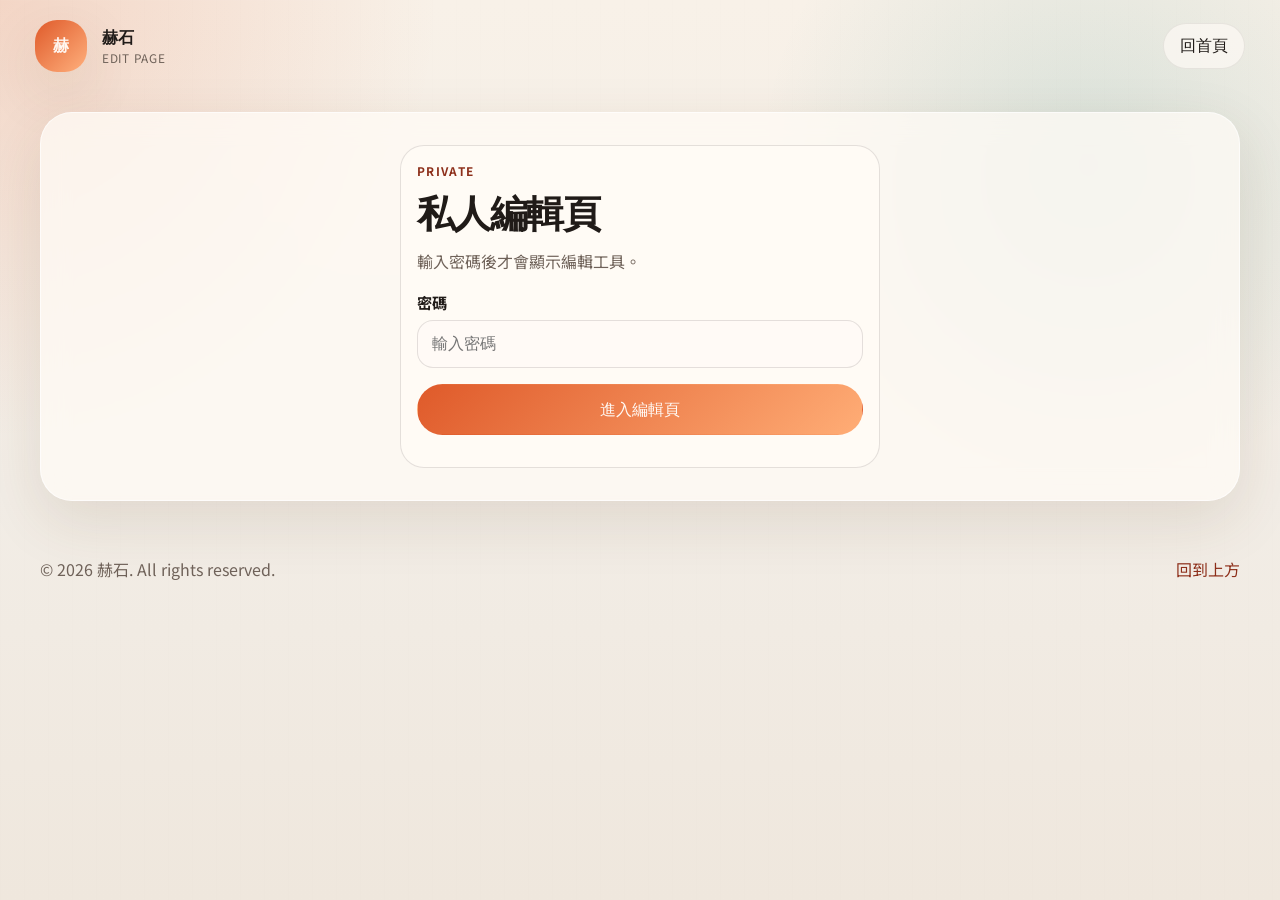
==== edit.html @ 0f58b169 "Add editor publishing workflow" ====
<!DOCTYPE html>
<html lang="zh-Hant">
  <head>
    <meta charset="UTF-8" />
    <meta name="viewport" content="width=device-width, initial-scale=1.0" />
    <title>赫石 | 編輯頁</title>
    <meta name="description" content="赫石網站的私人編輯頁，可輸入密碼後編輯公告內容。" />
    <link rel="preconnect" href="https://fonts.googleapis.com" />
    <link rel="preconnect" href="https://fonts.gstatic.com" crossorigin />
    <link
      href="https://fonts.googleapis.com/css2?family=Space+Grotesk:wght@400;500;700&family=Noto+Sans+TC:wght@400;500;700;900&display=swap"
      rel="stylesheet"
    />
    <link id="siteFavicon" rel="icon" type="image/svg+xml" href="./assets/fillers/rose-bubble.svg" />
    <link rel="stylesheet" href="./styles.css" />
  </head>
  <body>
    <div class="page-noise"></div>

    <header class="site-header">
      <a class="brand" href="./index.html">
        <span class="brand-mark">赫</span>
        <span class="brand-copy">
          <strong>赫石</strong>
          <small>edit page</small>
        </span>
      </a>

      <nav class="site-nav" aria-label="主選單">
        <a href="./index.html">回首頁</a>
      </nav>
    </header>

    <main id="top">
      <section class="section-block editor-shell" id="editorGate">
        <div class="editor-card editor-login-card">
          <p class="eyebrow">Private</p>
          <h1 class="editor-title">私人編輯頁</h1>
          <p class="editor-copy">輸入密碼後才會顯示編輯工具。</p>
          <label class="filler-field">
            <span>密碼</span>
            <input class="editor-password-input" id="editorPasswordInput" type="password" placeholder="輸入密碼" />
          </label>
          <button class="button button-primary" id="editorLoginButton" type="button">進入編輯頁</button>
          <p class="editor-status" id="editorLoginStatus"></p>
        </div>
      </section>

      <section class="section-block editor-shell is-hidden" id="editorPanel">
        <div class="section-heading">
          <div>
            <p class="eyebrow">Editor</p>
            <h2>公告編輯</h2>
          </div>
          <div class="editor-actions">
            <a class="button button-ghost" href="./index.html" target="_blank" rel="noreferrer">打開首頁</a>
            <button class="button button-ghost" id="editorAddBoardButton" type="button">新增公告</button>
            <button class="button button-ghost" id="editorResetButton" type="button">重設成預設</button>
            <button class="button button-ghost" id="editorLogoutButton" type="button">登出</button>
            <button class="button button-primary" id="editorSaveButton" type="button">儲存變更</button>
          </div>
        </div>

        <div class="editor-grid" id="editorBoardGrid"></div>
        <div class="editor-publish-card">
          <div class="section-heading editor-subheading">
            <div>
              <p class="eyebrow">Publish</p>
              <h2>發布到 GitHub</h2>
            </div>
          </div>
          <div class="editor-publish-grid">
            <label class="filler-field">
              <span>Worker 網址</span>
              <input id="editorWorkerUrlInput" type="text" placeholder="https://your-worker.workers.dev" />
            </label>
            <label class="filler-field">
              <span>發布密碼</span>
              <input id="editorPublishPasswordInput" type="password" placeholder="Cloudflare Worker 密碼" />
            </label>
          </div>
          <div class="editor-actions">
            <button class="button button-primary" id="editorPublishButton" type="button">發布到 GitHub</button>
          </div>
          <p class="editor-note">這個按鈕會把目前公告、商品和 SVG 模板送到 Cloudflare Worker，再由 Worker 安全寫回 GitHub repo。</p>
        </div>
        <div class="section-heading editor-subheading">
          <div>
            <p class="eyebrow">Gallery</p>
            <h2>圖片編輯</h2>
          </div>
          <div class="editor-actions">
            <button class="button button-ghost" id="editorAddGalleryButton" type="button">新增圖片欄位</button>
          </div>
        </div>
        <div class="editor-gallery-toolbar">
          <label class="filler-field">
            <span>搜尋圖片</span>
            <input id="editorGallerySearchInput" type="text" placeholder="輸入標題、分類或說明" />
          </label>
          <label class="filler-field">
            <span>分類篩選</span>
            <select id="editorGalleryCategoryFilter">
              <option value="全部">全部分類</option>
            </select>
          </label>
        </div>
        <div class="editor-grid" id="editorGalleryGrid"></div>
        <div class="section-heading editor-subheading">
          <div>
            <p class="eyebrow">Templates</p>
            <h2>SVG 模板編輯</h2>
          </div>
          <div class="editor-actions">
            <button class="button button-ghost" id="editorAddTemplateButton" type="button">新增 SVG</button>
          </div>
        </div>
        <div class="editor-grid" id="editorTemplateGrid"></div>
        <div class="section-heading editor-subheading">
          <div>
            <p class="eyebrow">Products</p>
            <h2>商品編輯</h2>
          </div>
          <div class="editor-actions">
            <button class="button button-ghost" id="editorAddProductButton" type="button">新增商品</button>
          </div>
        </div>
        <div class="editor-grid" id="editorProductGrid"></div>
        <p class="editor-note">這個編輯頁目前會把公告、圖庫、SVG 模板和商品內容存到你這台瀏覽器。儲存後重新整理首頁或填字器，就會看到新的內容。圖片網址如果貼 Google Drive 單檔連結，系統會自動轉成可顯示縮圖的網址。</p>
        <p class="editor-status" id="editorSaveStatus"></p>
      </section>
    </main>

    <footer class="site-footer">
      <p>© <span id="yearLabel"></span> 赫石. All rights reserved.</p>
      <a href="#top">回到上方</a>
    </footer>

    <script src="./data/gallery-data.js"></script>
    <script src="./data/site-content.js"></script>
    <script src="./data/filler-templates.js"></script>
    <script src="./edit.js"></script>
  </body>
</html>
---- styles.css ----
:root {
  --bg: #f4efe7;
  --bg-strong: #f8f4ee;
  --ink: #201b18;
  --muted: #6f6259;
  --line: rgba(32, 27, 24, 0.12);
  --card: rgba(255, 251, 246, 0.74);
  --card-strong: rgba(255, 251, 246, 0.92);
  --accent: #df5a2a;
  --accent-deep: #8d2f1a;
  --accent-soft: #ffd8c4;
  --teal: #0f7c78;
  --gold: #bd8a2a;
  --shadow: 0 20px 60px rgba(94, 55, 23, 0.12);
  --radius-xl: 32px;
  --radius-lg: 24px;
  --radius-md: 18px;
}

* {
  box-sizing: border-box;
}

html {
  scroll-behavior: smooth;
}

body {
  margin: 0;
  min-height: 100vh;
  color: var(--ink);
  font-family: "Noto Sans TC", sans-serif;
  background:
    radial-gradient(circle at top left, rgba(223, 90, 42, 0.18), transparent 28%),
    radial-gradient(circle at 85% 18%, rgba(15, 124, 120, 0.13), transparent 25%),
    linear-gradient(180deg, #f8f1e8 0%, #f2ede6 55%, #efe7dd 100%);
}

a {
  color: inherit;
  text-decoration: none;
}

button {
  font: inherit;
}

img {
  max-width: 100%;
  display: block;
}

.page-noise {
  position: fixed;
  inset: 0;
  pointer-events: none;
  opacity: 0.2;
  background-image:
    linear-gradient(rgba(255, 255, 255, 0.16) 1px, transparent 1px),
    linear-gradient(90deg, rgba(32, 27, 24, 0.02) 1px, transparent 1px);
  background-size: 100% 100%, 24px 24px;
}

.site-header,
main,
.site-footer {
  position: relative;
  z-index: 1;
}

.site-header {
  display: flex;
  align-items: center;
  justify-content: space-between;
  gap: 1rem;
  padding: 1.25rem clamp(1rem, 3vw, 2.2rem);
}

.brand {
  display: inline-flex;
  align-items: center;
  gap: 0.9rem;
}

.brand-mark {
  width: 3.25rem;
  height: 3.25rem;
  display: grid;
  place-items: center;
  border-radius: 22px;
  background: linear-gradient(135deg, var(--accent), #ffb07d);
  color: #fff7f1;
  font-family: "Space Grotesk", sans-serif;
  font-weight: 700;
  letter-spacing: 0.06em;
  box-shadow: var(--shadow);
}

.brand-copy {
  display: grid;
}

.brand-copy strong,
.site-nav a,
.button,
h1,
h2,
.social-name,
.stat-value,
.product-price {
  font-family: "Space Grotesk", sans-serif;
}

.brand-copy small {
  color: var(--muted);
  text-transform: uppercase;
  letter-spacing: 0.08em;
  font-size: 0.74rem;
}

.site-nav {
  display: flex;
  flex-wrap: wrap;
  gap: 0.55rem;
}

.site-nav a {
  padding: 0.7rem 1rem;
  border-radius: 999px;
  background: rgba(255, 251, 246, 0.65);
  border: 1px solid rgba(32, 27, 24, 0.08);
  transition: transform 160ms ease, background 160ms ease;
}

.nav-beta-link {
  display: inline-flex;
  align-items: center;
  gap: 0.35rem;
}

.beta-badge {
  display: inline-flex;
  align-items: center;
  justify-content: center;
  min-height: 1.15rem;
  padding: 0.08rem 0.4rem;
  border-radius: 999px;
  background: rgba(223, 90, 42, 0.12);
  color: var(--accent-deep);
  font-size: 0.66rem;
  font-weight: 800;
  letter-spacing: 0.04em;
  text-transform: uppercase;
}

.site-nav a:hover,
.button:hover,
.filter-chip:hover {
  transform: translateY(-1px);
}

main {
  width: min(1200px, calc(100% - 2rem));
  margin: 0 auto;
  padding-bottom: 3rem;
}

.hero,
.section-block {
  background: var(--card);
  border: 1px solid rgba(255, 255, 255, 0.6);
  box-shadow: var(--shadow);
  backdrop-filter: blur(14px);
}

.marquee-heading {
  display: flex;
  align-items: center;
  justify-content: space-between;
  gap: 1rem;
  margin-bottom: 0.9rem;
}

.marquee-copy {
  color: var(--muted);
}

.hero-marquee-intro {
  display: flex;
  align-items: end;
  justify-content: space-between;
  gap: 1rem;
}

.hero-marquee-copy {
  color: var(--muted);
  line-height: 1.6;
}

.marquee-shell {
  position: relative;
  overflow: hidden;
  border-radius: 26px;
  padding: 0.45rem 0;
  background:
    linear-gradient(90deg, rgba(255, 248, 242, 0.96), rgba(255, 248, 242, 0.14) 10%, rgba(255, 248, 242, 0.14) 90%, rgba(255, 248, 242, 0.96)),
    linear-gradient(135deg, rgba(223, 90, 42, 0.09), rgba(15, 124, 120, 0.08));
  border: 1px solid rgba(32, 27, 24, 0.08);
}

.marquee-shell::before,
.marquee-shell::after {
  content: "";
  position: absolute;
  top: 0;
  bottom: 0;
  width: 4.5rem;
  z-index: 2;
  pointer-events: none;
}

.marquee-shell::before {
  left: 0;
  background: linear-gradient(90deg, rgba(248, 241, 232, 1), rgba(248, 241, 232, 0));
}

.marquee-shell::after {
  right: 0;
  background: linear-gradient(270deg, rgba(248, 241, 232, 1), rgba(248, 241, 232, 0));
}

.marquee-track {
  display: flex;
  width: max-content;
  gap: 0.9rem;
  animation: marquee-scroll 34s linear infinite;
  will-change: transform;
}

.marquee-item {
  width: 190px;
  flex: 0 0 190px;
  padding: 0.55rem;
  border-radius: 24px;
  background: rgba(255, 251, 246, 0.94);
  border: 1px solid rgba(255, 255, 255, 0.38);
  box-shadow: 0 12px 28px rgba(11, 25, 31, 0.16);
  transform: rotate(calc(var(--tilt, 0) * 1deg));
}

.marquee-item:nth-child(3n) {
  margin-top: 1rem;
}

.marquee-item:nth-child(4n) {
  margin-top: 0.35rem;
}

.marquee-image {
  width: 100%;
  aspect-ratio: 1 / 1;
  object-fit: cover;
  border-radius: 18px;
  background: linear-gradient(135deg, #f3e3d7, #fbf6f0);
}

.marquee-caption {
  display: flex;
  justify-content: flex-end;
  margin-top: 0.65rem;
  font-size: 0.86rem;
}

.marquee-caption span {
  color: var(--accent-deep);
  white-space: nowrap;
  font-weight: 700;
}

.hero {
  display: grid;
  grid-template-columns: minmax(0, 1.2fr) minmax(300px, 0.8fr);
  gap: 1.2rem;
  padding: clamp(1.4rem, 4vw, 2.4rem);
  border-radius: var(--radius-xl);
  overflow: hidden;
}

.filler-hero {
  align-items: stretch;
}

.filler-page-panel {
  min-height: 100%;
}

.hero-copy {
  display: grid;
  align-content: center;
  gap: 1rem;
}

.hero-marquee-band {
  grid-column: 1 / -1;
  display: grid;
  gap: 0.8rem;
  padding-top: 0.15rem;
}

.eyebrow {
  margin: 0;
  color: var(--accent-deep);
  text-transform: uppercase;
  letter-spacing: 0.11em;
  font-size: 0.74rem;
  font-weight: 700;
}

h1,
h2,
p {
  margin: 0;
}

h3 {
  margin: 0;
  font-family: "Space Grotesk", sans-serif;
  font-size: 1.2rem;
  line-height: 1.15;
}

h1 {
  font-size: clamp(2.2rem, 4vw, 4.8rem);
  line-height: 0.98;
  letter-spacing: -0.04em;
}

h2 {
  font-size: clamp(1.6rem, 2vw, 2.3rem);
  line-height: 1;
  letter-spacing: -0.03em;
}

.hero-text,
.section-intro,
.headline-card p,
.social-copy,
.gallery-copy,
.board-copy,
.product-copy {
  color: var(--muted);
  line-height: 1.7;
}

.hero-actions {
  display: flex;
  flex-wrap: wrap;
  gap: 0.75rem;
}

.button {
  display: inline-flex;
  align-items: center;
  justify-content: center;
  min-height: 3rem;
  padding: 0.85rem 1.2rem;
  border-radius: 999px;
  border: 1px solid transparent;
  transition: transform 160ms ease, background 160ms ease, border 160ms ease;
}

.button-primary {
  background: linear-gradient(135deg, var(--accent), #ffad76);
  color: #fff9f4;
}

.button-ghost {
  background: rgba(255, 251, 246, 0.6);
  border-color: rgba(32, 27, 24, 0.12);
}

.hero-panel {
  position: relative;
  display: grid;
  gap: 1rem;
  align-content: start;
  padding: 1.2rem;
  border-radius: 28px;
  color: #fff8f1;
  background:
    radial-gradient(circle at top right, rgba(255, 255, 255, 0.22), transparent 30%),
    linear-gradient(160deg, #1f4f67 0%, #0d6f6b 45%, #43211c 100%);
}

.hero-panel::after {
  content: "";
  position: absolute;
  right: -2rem;
  bottom: -2rem;
  width: 10rem;
  height: 10rem;
  border-radius: 32px;
  background: rgba(255, 255, 255, 0.08);
  transform: rotate(18deg);
}

.panel-label {
  position: relative;
  z-index: 1;
  font-family: "Space Grotesk", sans-serif;
  letter-spacing: 0.12em;
  text-transform: uppercase;
  font-size: 0.8rem;
  color: rgba(255, 248, 241, 0.75);
}

.hero-panel-head {
  position: relative;
  z-index: 1;
  display: flex;
  align-items: start;
  justify-content: space-between;
  gap: 1rem;
}

.hero-panel-copy {
  margin-top: 0.35rem;
  color: rgba(255, 248, 241, 0.9);
  line-height: 1.6;
}

.headline-badge {
  display: inline-flex;
  align-items: center;
  justify-content: center;
  min-height: 2rem;
  padding: 0.35rem 0.8rem;
  border-radius: 999px;
  background: rgba(255, 255, 255, 0.14);
  border: 1px solid rgba(255, 255, 255, 0.18);
  color: #fff8f1;
  font-size: 0.82rem;
  font-weight: 700;
  white-space: nowrap;
}

.headline-card,
.stat-card,
.social-card,
.gallery-card,
.board-card,
.product-card {
  position: relative;
  overflow: hidden;
  border-radius: var(--radius-lg);
}

.headline-card {
  position: relative;
  z-index: 1;
  display: grid;
  gap: 0.75rem;
  padding: 1.1rem;
  background:
    linear-gradient(180deg, rgba(255, 255, 255, 0.16), rgba(255, 255, 255, 0.08)),
    radial-gradient(circle at top right, rgba(255, 255, 255, 0.12), transparent 36%);
  border: 1px solid rgba(255, 255, 255, 0.16);
}

.headline-card strong {
  font-size: 1.28rem;
  line-height: 1.1;
}

.hero-panel .headline-card p {
  color: rgba(255, 248, 241, 0.9);
}

.headline-meta {
  display: flex;
  align-items: center;
  justify-content: space-between;
  gap: 0.8rem;
  color: rgba(255, 248, 241, 0.92);
  font-size: 0.83rem;
  letter-spacing: 0.04em;
}

.hero-stats {
  position: relative;
  z-index: 1;
  display: grid;
  grid-template-columns: repeat(3, minmax(0, 1fr));
  gap: 0.8rem;
}

.stat-card {
  padding: 0.95rem;
  background: rgba(255, 255, 255, 0.08);
  border: 1px solid rgba(255, 255, 255, 0.14);
}

.stat-value {
  display: block;
  font-size: 1.45rem;
}

.stat-label {
  display: block;
  margin-top: 0.3rem;
  color: rgba(255, 248, 241, 0.72);
  font-size: 0.88rem;
}

.section-block {
  margin-top: 1.25rem;
  padding: clamp(1.1rem, 3vw, 1.8rem);
  border-radius: var(--radius-xl);
}

.section-heading {
  display: flex;
  align-items: end;
  justify-content: space-between;
  gap: 1rem;
  margin-bottom: 1rem;
  flex-wrap: wrap;
}

.section-heading > div {
  flex: 1 1 18rem;
  min-width: 0;
}

.section-intro {
  flex: 0 1 24rem;
  max-width: 24rem;
  text-wrap: pretty;
}

.gallery-tools {
  display: flex;
  justify-content: flex-end;
}

.filler-layout {
  display: grid;
  grid-template-columns: minmax(220px, 320px) minmax(0, 1fr);
  gap: 1rem;
  align-items: start;
}

.filler-panel,
.filler-preview-card {
  padding: 1rem;
  border-radius: var(--radius-lg);
  background: var(--card-strong);
  border: 1px solid var(--line);
}

.filler-panel {
  display: grid;
  align-content: start;
  gap: 1rem;
  position: sticky;
  top: 1rem;
}

.filler-template-list {
  display: flex;
  flex-wrap: wrap;
  gap: 0.6rem;
}

.filler-version {
  display: inline-flex;
  align-items: center;
  min-height: 1.9rem;
  margin-top: 0.55rem;
  padding: 0.22rem 0.7rem;
  border-radius: 999px;
  background: rgba(223, 90, 42, 0.1);
  border: 1px solid rgba(223, 90, 42, 0.14);
  color: var(--accent-deep);
  font-family: "Space Grotesk", sans-serif;
  font-size: 0.82rem;
  font-weight: 700;
  letter-spacing: 0.04em;
}

.filler-template-chip {
  width: 92px;
  padding: 0.5rem;
  border-radius: 22px;
  border: 1px solid rgba(32, 27, 24, 0.1);
  background: rgba(255, 251, 246, 0.78);
  cursor: pointer;
  transition: transform 160ms ease, background 160ms ease, color 160ms ease;
  display: grid;
  gap: 0.4rem;
  justify-items: center;
  text-align: center;
  color: var(--ink);
}

.filler-template-thumb {
  width: 100%;
  aspect-ratio: 1 / 1;
  object-fit: contain;
  border-radius: 16px;
  background: linear-gradient(180deg, #f7efe8 0%, #f1e7de 100%);
  border: 1px solid rgba(32, 27, 24, 0.08);
}

.filler-template-chip span {
  font-size: 0.78rem;
  font-weight: 700;
  line-height: 1.2;
}

.filler-template-chip.is-active {
  background: var(--accent);
  border-color: var(--accent);
  color: #fff8f2;
}

.filler-field {
  display: grid;
  gap: 0.45rem;
}

.filler-field span {
  display: flex;
  align-items: center;
  justify-content: space-between;
  gap: 0.8rem;
  font-size: 0.95rem;
  font-weight: 700;
}

.filler-field textarea {
  width: 100%;
}

.filler-field textarea {
  min-height: 7rem;
  resize: vertical;
  padding: 0.9rem 1rem;
  border-radius: 18px;
  border: 1px solid rgba(32, 27, 24, 0.12);
  background: rgba(255, 251, 246, 0.88);
  color: var(--ink);
  line-height: 1.6;
  font-size: 1rem;
}

.filler-field input[type="range"],
.filler-field input[type="number"] {
  width: 100%;
}

.filler-field input[type="number"] {
  min-height: 3rem;
  padding: 0.7rem 0.9rem;
  border-radius: 16px;
  border: 1px solid rgba(32, 27, 24, 0.12);
  background: rgba(255, 251, 246, 0.88);
  color: var(--ink);
  font-size: 1rem;
}

.filler-group {
  display: grid;
  gap: 0.8rem;
  padding: 0.9rem;
  border-radius: 22px;
  border: 1px solid rgba(32, 27, 24, 0.08);
  background: rgba(255, 251, 246, 0.5);
}

.filler-group-head {
  display: flex;
  align-items: center;
  justify-content: space-between;
}

.filler-group-head strong {
  font-size: 0.92rem;
  letter-spacing: 0.04em;
  color: var(--accent-deep);
}

.filler-control-grid {
  display: grid;
  gap: 0.85rem;
}

.filler-toggle-row {
  display: grid;
  grid-template-columns: repeat(2, minmax(0, 1fr));
  gap: 0.75rem;
}

.filler-toggle {
  display: flex;
  align-items: center;
  gap: 0.6rem;
  min-height: 3rem;
  padding: 0.75rem 0.9rem;
  border-radius: 18px;
  border: 1px solid rgba(32, 27, 24, 0.12);
  background: rgba(255, 251, 246, 0.88);
  font-weight: 700;
}

.filler-toggle input {
  width: 1.1rem;
  height: 1.1rem;
}

.filler-size-field {
  max-width: 220px;
}

.filler-number-wrap {
  display: grid;
  grid-template-columns: minmax(0, 1fr) auto;
  align-items: center;
  gap: 0.65rem;
}

.filler-number-wrap small {
  color: var(--muted);
  font-size: 0.92rem;
  font-weight: 700;
}

.filler-button-row {
  display: grid;
  grid-template-columns: repeat(2, minmax(0, 1fr));
  gap: 0.75rem;
  padding-top: 0.1rem;
}

.filler-preview-card {
  display: grid;
  gap: 0.9rem;
}

.filler-preview-topline {
  display: flex;
  align-items: center;
  justify-content: flex-start;
}

.filler-stage {
  position: relative;
  aspect-ratio: 1 / 1;
  overflow: hidden;
  border-radius: 26px;
  background:
    radial-gradient(circle at top left, rgba(223, 90, 42, 0.12), transparent 30%),
    linear-gradient(180deg, #f7efe8 0%, #f1e7de 100%);
  border: 1px solid rgba(32, 27, 24, 0.08);
  touch-action: pan-y;
}

.filler-stage.is-dragging {
  touch-action: none;
}

.filler-stage img {
  position: absolute;
  left: 50%;
  top: 50%;
  width: 100%;
  max-width: none;
  height: auto;
  transform: translate(-50%, -50%);
  object-fit: contain;
  cursor: grab;
  user-select: none;
  touch-action: none;
}

.filler-stage #fillerPreviewArtOutline {
  z-index: 0;
  pointer-events: none;
  opacity: 0;
  transform: translate(-50%, -50%);
  filter:
    brightness(0) saturate(0%) invert(98%) sepia(14%) saturate(360%) hue-rotate(320deg) brightness(104%) contrast(103%)
    drop-shadow(var(--image-outline-size, 3px) 0 0 rgba(255, 248, 241, 0.98))
    drop-shadow(calc(var(--image-outline-size, 3px) * -1) 0 0 rgba(255, 248, 241, 0.98))
    drop-shadow(0 var(--image-outline-size, 3px) 0 rgba(255, 248, 241, 0.98))
    drop-shadow(0 calc(var(--image-outline-size, 3px) * -1) 0 rgba(255, 248, 241, 0.98))
    drop-shadow(calc(var(--image-outline-size, 3px) * 0.7) calc(var(--image-outline-size, 3px) * 0.7) 0 rgba(255, 248, 241, 0.98))
    drop-shadow(calc(var(--image-outline-size, 3px) * -0.7) calc(var(--image-outline-size, 3px) * 0.7) 0 rgba(255, 248, 241, 0.98))
    drop-shadow(calc(var(--image-outline-size, 3px) * 0.7) calc(var(--image-outline-size, 3px) * -0.7) 0 rgba(255, 248, 241, 0.98))
    drop-shadow(calc(var(--image-outline-size, 3px) * -0.7) calc(var(--image-outline-size, 3px) * -0.7) 0 rgba(255, 248, 241, 0.98));
}

.filler-stage #fillerPreviewArtOutline.is-visible {
  opacity: 1;
}

.filler-stage #fillerPreviewArt {
  z-index: 1;
}

.filler-stage img.is-dragging {
  cursor: grabbing;
}

.filler-preview-text {
  position: absolute;
  z-index: 2;
  transform: translate(-50%, -50%);
  color: #7c2d1c;
  text-align: center;
  font-weight: 900;
  letter-spacing: 0.02em;
  white-space: pre-wrap;
  overflow-wrap: anywhere;
  word-break: break-word;
  text-shadow: 0 10px 18px rgba(124, 45, 28, 0.14);
  cursor: grab;
  user-select: none;
  touch-action: none;
}

.filler-preview-text.has-outline {
  -webkit-text-stroke: var(--outline-size) rgba(255, 248, 241, 0.95);
  paint-order: stroke fill;
  text-shadow: 0 10px 18px rgba(124, 45, 28, 0.14);
}

.filler-preview-text.is-dragging {
  cursor: grabbing;
}

.filler-empty {
  color: var(--muted);
  line-height: 1.7;
}

.editor-shell {
  display: grid;
  gap: 1rem;
  padding: clamp(1.2rem, 3vw, 2rem);
}

.editor-shell.is-hidden {
  display: none;
}

.editor-card,
.editor-board-card {
  padding: 1rem;
  border-radius: var(--radius-lg);
  background: var(--card-strong);
  border: 1px solid var(--line);
}

.editor-login-card {
  width: min(100%, 30rem);
  justify-self: center;
  display: grid;
  gap: 1rem;
}

.editor-title {
  font-size: clamp(1.8rem, 3vw, 3rem);
  line-height: 1;
}

.editor-copy,
.editor-note,
.editor-status {
  color: var(--muted);
  line-height: 1.6;
}

.editor-password-input {
  width: 100%;
  min-height: 3rem;
  padding: 0.7rem 0.9rem;
  border-radius: 16px;
  border: 1px solid rgba(32, 27, 24, 0.12);
  background: rgba(255, 251, 246, 0.88);
  color: var(--ink);
  font-size: 1rem;
}

.editor-grid {
  display: grid;
  grid-template-columns: repeat(3, minmax(0, 1fr));
  gap: 1rem;
}

.editor-board-card {
  display: grid;
  gap: 0.9rem;
}

.editor-board-head {
  display: flex;
  align-items: center;
  justify-content: space-between;
}

.editor-actions {
  display: flex;
  flex-wrap: wrap;
  gap: 0.75rem;
}

.editor-gallery-toolbar {
  display: grid;
  grid-template-columns: minmax(0, 2fr) minmax(12rem, 1fr);
  gap: 1rem;
  margin: 1rem 0 1.25rem;
}

.editor-publish-card {
  margin-top: 1.2rem;
  padding: 1.2rem;
  border-radius: 28px;
  border: 1px solid rgba(32, 27, 24, 0.08);
  background: rgba(255, 251, 246, 0.74);
}

.editor-publish-grid {
  display: grid;
  grid-template-columns: repeat(2, minmax(0, 1fr));
  gap: 1rem;
}

.editor-inline-actions {
  display: flex;
  align-items: center;
  gap: 0.65rem;
}

.editor-subheading {
  margin-top: 1.2rem;
}

.editor-source-badge {
  display: inline-flex;
  align-items: center;
  min-height: 2rem;
  padding: 0.2rem 0.7rem;
  border-radius: 999px;
  background: rgba(223, 90, 42, 0.12);
  color: var(--accent-deep);
  font-size: 0.82rem;
  font-weight: 700;
  letter-spacing: 0.04em;
}

.editor-remove-button {
  min-height: 2.4rem;
}

.editor-gallery-preview-wrap {
  aspect-ratio: 1 / 1;
  overflow: hidden;
  border-radius: 24px;
  background:
    radial-gradient(circle at 20% 20%, rgba(223, 90, 42, 0.18), transparent 42%),
    linear-gradient(180deg, rgba(255, 250, 244, 0.95), rgba(247, 239, 231, 0.95));
  border: 1px solid rgba(32, 27, 24, 0.08);
}

.editor-gallery-preview {
  width: 100%;
  height: 100%;
  object-fit: contain;
  display: block;
}

.editor-empty-state {
  grid-column: 1 / -1;
  padding: 1.1rem 1.2rem;
  border-radius: 22px;
  border: 1px dashed rgba(32, 27, 24, 0.16);
  color: var(--muted);
  background: rgba(255, 251, 246, 0.65);
}

@media (max-width: 1024px) {
  .editor-grid {
    grid-template-columns: repeat(2, minmax(0, 1fr));
  }

  .editor-gallery-toolbar {
    grid-template-columns: 1fr;
  }

  .editor-publish-grid {
    grid-template-columns: 1fr;
  }
}

@media (max-width: 720px) {
  .editor-grid {
    grid-template-columns: minmax(0, 1fr);
  }

  .editor-actions {
    display: grid;
    grid-template-columns: repeat(2, minmax(0, 1fr));
  }

  .editor-board-head {
    align-items: start;
    gap: 0.75rem;
  }

  .editor-inline-actions {
    flex-wrap: wrap;
    justify-content: end;
  }
}

.gallery-filters {
  display: flex;
  flex-wrap: wrap;
  gap: 0.55rem;
}

.filter-chip {
  padding: 0.65rem 0.95rem;
  border-radius: 999px;
  border: 1px solid rgba(32, 27, 24, 0.1);
  background: rgba(255, 251, 246, 0.7);
  cursor: pointer;
  transition: transform 160ms ease, background 160ms ease, color 160ms ease;
}

.filter-chip.is-active {
  background: var(--accent);
  border-color: var(--accent);
  color: #fff8f2;
}

.social-grid,
.gallery-grid,
.shop-grid {
  display: grid;
  gap: 1rem;
}

.social-grid {
  grid-template-columns: repeat(4, minmax(0, 1fr));
}

.social-card {
  display: grid;
  gap: 0.8rem;
  padding: 1rem;
  background: var(--card-strong);
  border: 1px solid var(--line);
}

.social-card::after,
.gallery-card::after,
.product-card::after {
  content: "";
  position: absolute;
  inset: auto -2rem -2rem auto;
  width: 7rem;
  height: 7rem;
  border-radius: 28px;
  transform: rotate(18deg);
  opacity: 0.16;
  background: currentColor;
}

.social-meta {
  display: flex;
  align-items: center;
  justify-content: space-between;
  gap: 0.8rem;
}

.social-icon {
  width: 2.9rem;
  height: 2.9rem;
  display: grid;
  place-items: center;
  border-radius: 18px;
  background: rgba(32, 27, 24, 0.08);
  font-size: 1.25rem;
}

.social-name {
  font-size: 1.2rem;
}

.social-tag {
  font-size: 0.85rem;
  color: var(--accent-deep);
}

.gallery-grid {
  grid-template-columns: repeat(3, minmax(0, 1fr));
}

.gallery-card {
  background: var(--card-strong);
  border: 1px solid var(--line);
}

.gallery-card-link {
  color: inherit;
  transition: transform 160ms ease, box-shadow 160ms ease, border-color 160ms ease;
}

.gallery-card-link:hover {
  transform: translateY(-2px);
  box-shadow: 0 20px 44px rgba(94, 55, 23, 0.14);
  border-color: rgba(223, 90, 42, 0.28);
}

.gallery-thumb {
  aspect-ratio: 4 / 3;
  padding: 0.8rem;
}

.gallery-art {
  width: 100%;
  height: 100%;
  border-radius: 22px;
  box-shadow: inset 0 0 0 1px rgba(255, 255, 255, 0.35);
}

.gallery-image {
  object-fit: cover;
  background: linear-gradient(135deg, #f2ddd2, #f7efe6);
}

.gallery-body,
.product-body {
  display: grid;
  gap: 0.55rem;
  padding: 1rem;
}

.gallery-meta,
.board-meta,
.product-meta {
  display: flex;
  align-items: center;
  justify-content: space-between;
  gap: 0.8rem;
  font-size: 0.9rem;
}

.board-meta {
  padding-right: 1.8rem;
}

.gallery-type,
.board-type,
.product-status {
  color: var(--accent-deep);
  font-weight: 700;
}

.gallery-body {
  padding-top: 0.2rem;
}

.gallery-meta {
  justify-content: flex-start;
}

.gallery-type {
  display: inline-flex;
  align-items: center;
  min-height: 2rem;
  padding: 0.32rem 0.78rem;
  border-radius: 999px;
  background: rgba(223, 90, 42, 0.1);
  border: 1px solid rgba(223, 90, 42, 0.14);
  font-size: 0.82rem;
  letter-spacing: 0.04em;
}

.split-layout {
  display: grid;
  grid-template-columns: minmax(0, 1.05fr) minmax(0, 0.95fr);
  gap: 1.25rem;
}

.board-list {
  display: grid;
  gap: 0.9rem;
}

.board-card {
  padding: 1rem 1.1rem 1rem;
  background:
    linear-gradient(180deg, rgba(255, 248, 240, 0.98), rgba(254, 246, 236, 0.88)),
    repeating-linear-gradient(
      180deg,
      rgba(32, 27, 24, 0.05) 0,
      rgba(32, 27, 24, 0.05) 1px,
      transparent 1px,
      transparent 2rem
    );
  border: 1px solid rgba(128, 88, 50, 0.18);
  box-shadow: 0 12px 32px rgba(94, 55, 23, 0.08);
}

.board-pin {
  position: absolute;
  top: 1rem;
  right: 0.95rem;
  width: 0.95rem;
  height: 0.95rem;
  border-radius: 999px;
  background: linear-gradient(135deg, #d35132, #f7a06f);
  box-shadow: 0 3px 8px rgba(141, 47, 26, 0.26);
}

.board-title {
  padding-right: 1.8rem;
  line-height: 1.15;
}

.shop-grid {
  grid-template-columns: repeat(2, minmax(0, 1fr));
}

.product-card {
  background: var(--card-strong);
  border: 1px solid var(--line);
}

.product-card-link {
  color: inherit;
  transition: transform 160ms ease, box-shadow 160ms ease, border-color 160ms ease;
}

.product-card-link:hover {
  transform: translateY(-2px);
  box-shadow: 0 20px 44px rgba(94, 55, 23, 0.14);
  border-color: rgba(223, 90, 42, 0.28);
}

.product-visual {
  aspect-ratio: 1 / 1;
  border-bottom: 1px solid var(--line);
}

.product-art {
  width: 100%;
  height: 100%;
}

.product-image {
  object-fit: cover;
  display: block;
}

.product-price {
  font-size: 1.3rem;
}

.site-footer {
  width: min(1200px, calc(100% - 2rem));
  margin: 0 auto;
  padding: 0.5rem 0 2rem;
  display: flex;
  align-items: center;
  justify-content: space-between;
  gap: 1rem;
  color: var(--muted);
}

.site-footer a {
  color: var(--accent-deep);
}

@keyframes marquee-scroll {
  from {
    transform: translateX(0);
  }

  to {
    transform: translateX(calc(-50% - 0.45rem));
  }
}

@media (max-width: 1024px) {
  .hero,
  .split-layout,
  .filler-layout,
  .social-grid,
  .gallery-grid {
    grid-template-columns: 1fr;
  }

  .filler-panel {
    position: static;
  }

  .filler-preview-card {
    order: -1;
    width: min(100%, 720px);
    margin-inline: auto;
  }

  .filler-stage {
    width: min(100%, 680px);
    margin-inline: auto;
  }

  .filler-control-grid {
    grid-template-columns: repeat(2, minmax(0, 1fr));
  }

  .filler-panel {
    gap: 0.9rem;
  }

  .shop-grid {
    grid-template-columns: repeat(2, minmax(0, 1fr));
  }

  .section-heading,
  .hero-marquee-intro,
  .hero-panel-head {
    align-items: start;
    flex-direction: column;
  }
}

@media (max-width: 720px) {
  .site-header,
  .site-footer {
    width: calc(100% - 1.25rem);
    margin: 0 auto;
    padding-left: 0;
    padding-right: 0;
  }

  main {
    width: calc(100% - 1.25rem);
  }

  .site-header,
  .site-footer,
  .hero-stats {
    grid-template-columns: 1fr;
  }

  .site-header,
  .site-footer {
    display: grid;
  }

  .site-nav {
    overflow-x: auto;
    padding-bottom: 0.2rem;
  }

  .hero-stats,
  .shop-grid,
  .social-grid,
  .gallery-grid {
    grid-template-columns: 1fr;
  }

  .filler-layout {
    gap: 0.85rem;
  }

  .filler-preview-card {
    padding: 0.8rem;
    gap: 0.75rem;
  }

  .filler-panel {
    padding: 0.8rem;
    gap: 0.8rem;
  }

  .filler-group {
    padding: 0.8rem;
    gap: 0.7rem;
  }

  .filler-template-list {
    flex-wrap: nowrap;
    overflow-x: auto;
    padding-bottom: 0.25rem;
    margin: 0 -0.1rem;
    padding-inline: 0.1rem;
    scroll-snap-type: x proximity;
  }

  .filler-template-chip {
    flex: 0 0 84px;
    width: 84px;
    scroll-snap-align: start;
  }

  .filler-field textarea {
    min-height: 5.6rem;
    padding: 0.85rem 0.95rem;
  }

  .filler-stage {
    border-radius: 22px;
  }

  .filler-toggle-row,
  .filler-control-grid,
  .filler-button-row {
    grid-template-columns: 1fr;
  }

  .filler-size-field {
    max-width: none;
  }

  .filler-preview-topline {
    min-height: 1.4rem;
  }

  #fillerTemplateName {
    font-size: 0.96rem;
    line-height: 1.2;
  }

  .marquee-item {
    width: 150px;
    flex-basis: 150px;
  }

  .hero {
    padding: 1.1rem;
    border-radius: 24px;
  }

  h1 {
    font-size: 2.3rem;
  }

  .section-block {
    border-radius: 24px;
  }
}
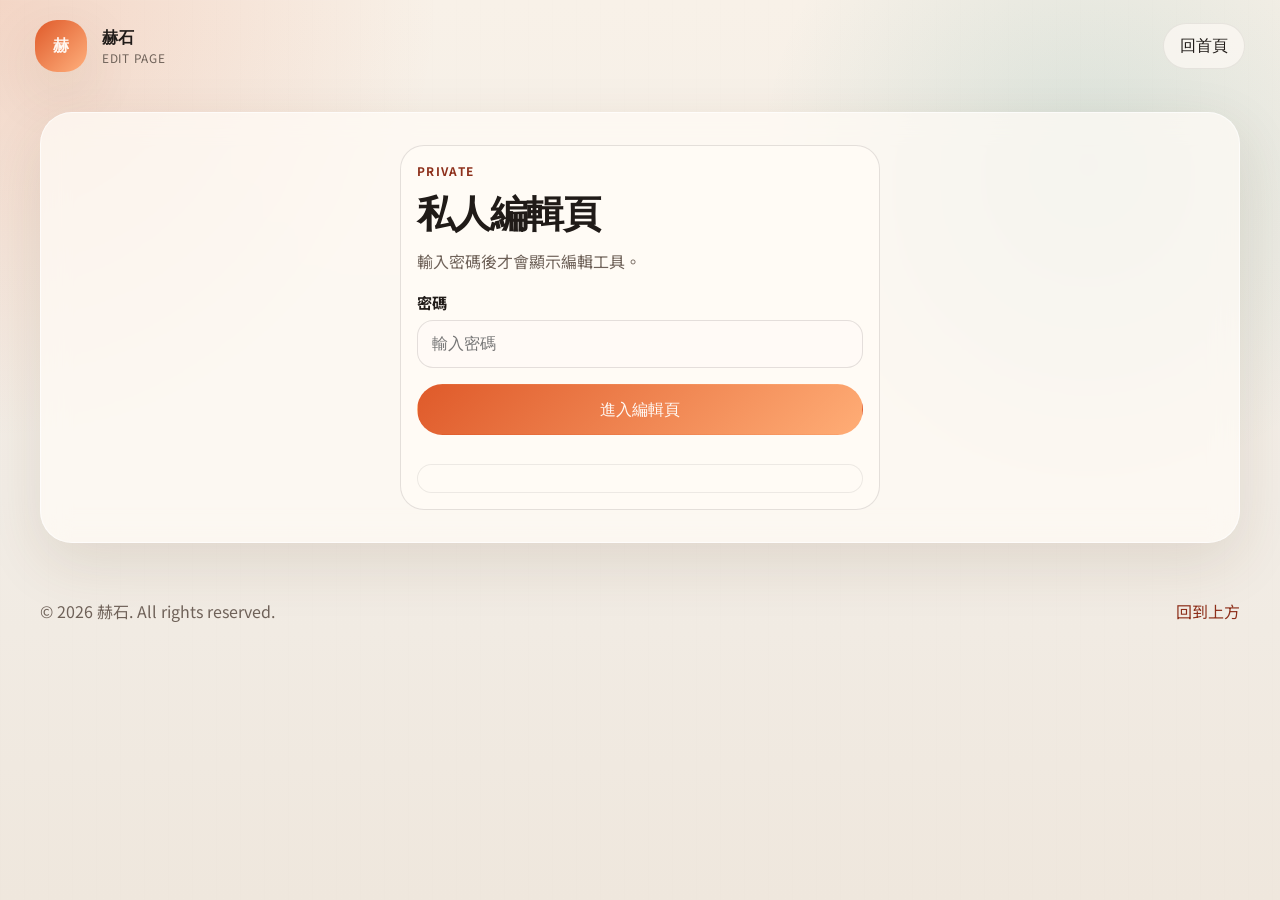
==== commit 89c17ce6: "Improve editor save feedback" ====
--- a/edit.html
+++ b/edit.html
@@ -82,7 +82,7 @@
           <div class="editor-actions">
             <button class="button button-primary" id="editorPublishButton" type="button">發布到 GitHub</button>
           </div>
-          <p class="editor-note">這個按鈕會把目前公告、商品和 SVG 模板送到 Cloudflare Worker，再由 Worker 安全寫回 GitHub repo。</p>
+          <p class="editor-note">這個按鈕會先儲存你目前在這台瀏覽器的編輯內容，再把公告、圖庫、商品和 SVG 模板送到 Cloudflare Worker，由 Worker 安全寫回 GitHub repo。發布請盡量使用線上 edit 頁，不要用本地 file 頁面。</p>
         </div>
         <div class="section-heading editor-subheading">
           <div>
--- a/styles.css
+++ b/styles.css
@@ -881,6 +881,30 @@
   line-height: 1.6;
 }
 
+.editor-status {
+  margin-top: 0.8rem;
+  padding: 0.85rem 1rem;
+  border-radius: 18px;
+  border: 1px solid rgba(32, 27, 24, 0.08);
+  background: rgba(255, 251, 246, 0.74);
+}
+
+.editor-status[data-tone="success"] {
+  color: #1f6b48;
+  border-color: rgba(31, 107, 72, 0.18);
+  background: rgba(230, 247, 238, 0.9);
+}
+
+.editor-status[data-tone="error"] {
+  color: #9f2f2f;
+  border-color: rgba(159, 47, 47, 0.18);
+  background: rgba(255, 238, 238, 0.92);
+}
+
+.editor-status[data-tone="info"] {
+  color: var(--muted);
+}
+
 .editor-password-input {
   width: 100%;
   min-height: 3rem;
